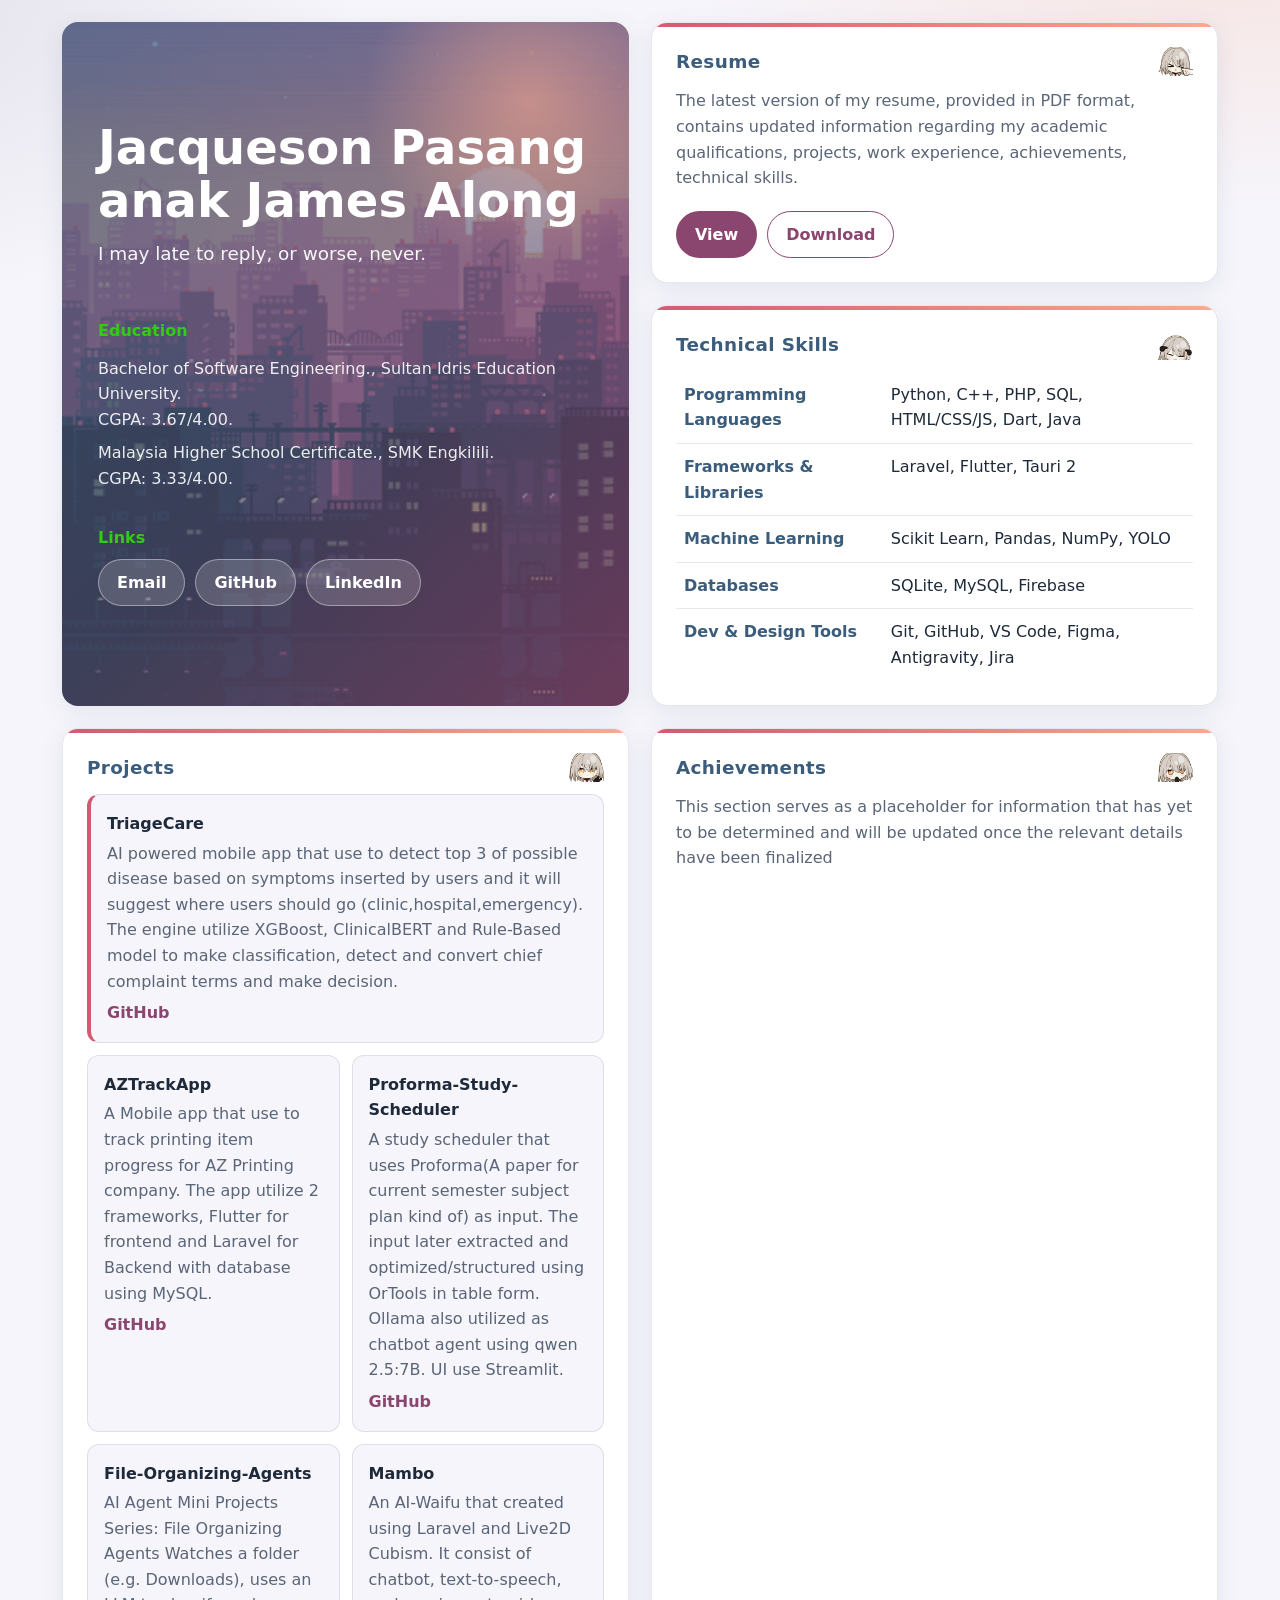
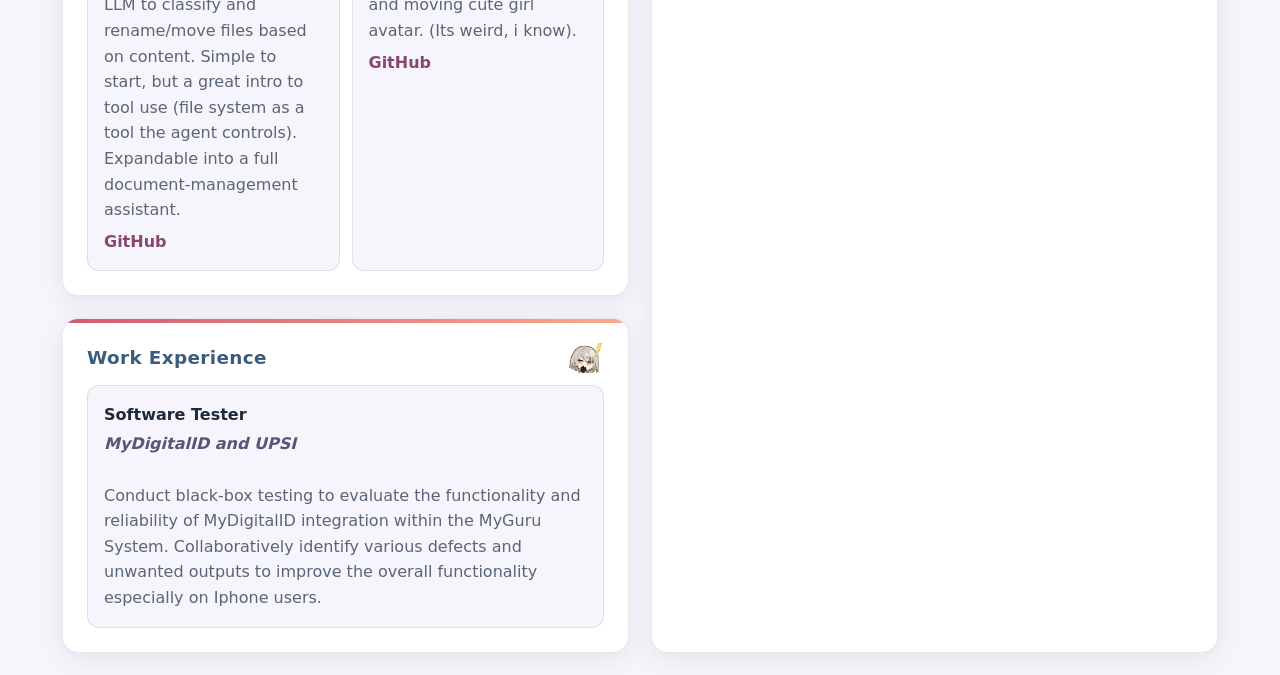
==== docs/index.html @ 71999f04 "feat: add bento grid portfolio template and static build script" ====
<!DOCTYPE html>
<html lang="en">

<head>
    <meta charset="" UTF-8>
    <meta name="description" content="Personal Portfolio">
    <meta name="robots" content="noindex, nofollow">
    <meta name="viewport" content="width=device-width, initial-scale=1">
    <title></title>
    <link rel="stylesheet" href="/static/css/style.css">
</head>

<body>
    <main class="bento">

        <section class="box hero">
            <h1>Jacqueson Pasang anak James Along</h1>
            <p class="tagline">I may late to reply, or worse, never.</p>
            <br>
            <b style="color: #32cd13;">Education</b>
            <div class="education">
                
                <p class="meta">
                    Bachelor of Software Engineering., Sultan Idris Education University.
                    <br>CGPA: 3.67/4.00.
                </p>
                
                <p class="meta">
                    Malaysia Higher School Certificate., SMK Engkilili.
                    <br>CGPA: 3.33/4.00.
                </p>
                
            <div>
            <br>
            <b style="color: #32cd13">Links</b>
                    <nav class="links">
                        <a class="btn" href="mailto:laisonjac@gmail.com">Email</a>
                        <a class="btn" href="https://github.com/Jacqueson1" target="_blank"
                            rel="noopener noreferrer">GitHub</a>
                        <a class="btn" href="https:www.linkedin.com/in/jacqueson-pasang-a3a2a3347" target="_blank"
                            rel="noopener noreferrer">LinkedIn</a>
                    </nav>
        </section>

        
        <section class="box resume">
            <h2>Resume</h2>
            <p class="muted">The latest version of my resume, provided in PDF format, contains updated information
                regarding my academic qualifications, projects, work experience, achievements, technical skills.</p>
            <div class="actions">
                <a class="btn" href="/static/resume.pdf" target="_blank"
                    rel="noopener noreferrer">View</a>
                <a class="btn btn-outline" href="/static/resume.pdf" download>Download</a>
            </div>
        </section>
        

        <section class="box projects">
            <h2>Projects</h2>
            <div class="card-grid">
                
                <article class="card">
                    <h3>TriageCare</h3>
                    <p>AI powered mobile app that use to detect top 3 of possible disease based on symptoms inserted by users and it will suggest where users should go (clinic,hospital,emergency). The engine utilize XGBoost, ClinicalBERT and Rule-Based model to make classification, detect and convert chief complaint terms and make decision.</p>
                    
                    <a class="link" href="TBD" target="_blank" rel="noopener noreferrer">GitHub</a>
                    
                </article>
                
                <article class="card">
                    <h3>AZTrackApp</h3>
                    <p>A Mobile app that use to track printing item progress for AZ Printing company. The app utilize 2 frameworks, Flutter for frontend and Laravel for Backend with database using MySQL.</p>
                    
                    <a class="link" href="TBD" target="_blank" rel="noopener noreferrer">GitHub</a>
                    
                </article>
                
                <article class="card">
                    <h3>Proforma-Study-Scheduler</h3>
                    <p>A study scheduler that uses Proforma(A paper for current semester subject plan kind of) as input. The input later extracted and optimized/structured using OrTools in table form. Ollama also utilized as chatbot agent using qwen 2.5:7B. UI use Streamlit.</p>
                    
                    <a class="link" href="https://github.com/Jacqueson1/Proforma-Study-Scheduler" target="_blank" rel="noopener noreferrer">GitHub</a>
                    
                </article>
                
                <article class="card">
                    <h3>File-Organizing-Agents</h3>
                    <p>AI Agent Mini Projects Series: File Organizing Agents Watches a folder (e.g. Downloads), uses an LLM to classify and rename/move files based on content. Simple to start, but a great intro to tool use (file system as a tool the agent controls). Expandable into a full document-management assistant.</p>
                    
                    <a class="link" href="https://github.com/Jacqueson1/File-Organizing-Agents" target="_blank" rel="noopener noreferrer">GitHub</a>
                    
                </article>
                
                <article class="card">
                    <h3>Mambo</h3>
                    <p>An AI-Waifu that created using Laravel and Live2D Cubism. It consist of chatbot, text-to-speech, and moving cute girl avatar. (Its weird, i know).</p>
                    
                    <a class="link" href="https://github.com/Jacqueson1/mambo" target="_blank" rel="noopener noreferrer">GitHub</a>
                    
                </article>
                
            </div>
        </section>

        <section class="box experience">
            <h2>Work Experience</h2>
            
            <article class="card">
                <h3>Software Tester</h3>
                <i class="place">MyDigitalID and UPSI</i>
                <br>
                <br>
                <p>Conduct black-box testing to evaluate the functionality and reliability of MyDigitalID integration within the MyGuru System. Collaboratively identify various defects and unwanted outputs to improve the overall functionality especially on Iphone users.</p>
            </article>
            
        </section>

        <section class="box achievements">
            <h2>Achievements</h2>
            
            <p class="muted">This section serves as a placeholder for information that has yet to be determined and will
                be updated once the relevant details have been finalized</p>
            
        </section>

        <section class="box skills">
            <h2>Technical Skills</h2>
            <table>
                
                <tr>
                    <td>Programming Languages</td><td>Python, C++, PHP, SQL, HTML/CSS/JS, Dart, Java</td>
                </tr>
                
                <tr>
                    <td>Frameworks &amp; Libraries</td><td>Laravel, Flutter, Tauri 2</td>
                </tr>
                
                <tr>
                    <td>Machine Learning</td><td>Scikit Learn, Pandas, NumPy, YOLO</td>
                </tr>
                
                <tr>
                    <td>Databases</td><td>SQLite, MySQL, Firebase</td>
                </tr>
                
                <tr>
                    <td>Dev &amp; Design Tools</td><td>Git, GitHub, VS Code, Figma, Antigravity, Jira</td>
                </tr>
                
            </table>
        </section>

    </main>
</body>

</html>
---- static/css/style.css ----
/*=====================================================
  THEME VARIABLES (shared colors, sizes, fonts)
=====================================================*/
:root {
  --bluey: #3B5C7B;
  --dusk: #595478;
  --plum: #8B4670;
  --kiss: #D25B73;
  --citrus: #FAAA8D;

  --bg: #F6F5FB;
  --surface: #FFFFFF;
  --text: #1E2A3A;
  --muted: #5A6577;
  --line: rgba(89, 84, 120, 0.14);

  --grad-hero: linear-gradient(135deg, var(--bluey), var(--dusk) 55%, var(--plum));
  --grad-accent: linear-gradient(90deg, var(--kiss), var(--citrus));

  --radius: 16px;
  --radius-sm: 12px;
  --gap: 16px;
  --pad: 24px;
  --shadow: 0 6px 24px rgba(59, 92, 123, 0.10);
  --shadow-hover: 0 12px 32px rgba(89, 84, 120, 0.18);
  --font: system-ui, -apple-system, "Segoe UI", Roboto, sans-serif;
}


/*=====================================================
  BASE (page background, default text)
=====================================================*/
*, *::before, *::after { box-sizing: border-box; }

body {
  margin: 0;
  font-family: var(--font);
  color: var(--text);
  line-height: 1.6;
  background:
    radial-gradient(900px 500px at 95% -10%, rgba(250, 170, 141, 0.25), transparent 60%),
    radial-gradient(800px 500px at -10% 0%, rgba(89, 84, 120, 0.12), transparent 60%),
    var(--bg);
  background-attachment: fixed;
}

p { margin: 0; }
.muted { color: var(--muted); }

a:focus-visible {
  outline: 3px solid var(--kiss);
  outline-offset: 2px;
}


/*=====================================================
  LAYOUT (box positions and sizes)
  To resize or move a box, edit the grid-template-areas
=====================================================*/
.bento {
  display: grid;
  gap: var(--gap);
  max-width: 1200px;
  margin: 0 auto;
  padding: var(--gap);
  grid-template-columns: 1fr;
  /* Phone order (one column) */
  grid-template-areas:
    "hero"
    "resume"
    "projects"
    "experience"
    "skills"
    "achievements";
}

@media (min-width: 900px) {
  :root { --gap: 22px; }

  /* Desktop: 4 columns. A name repeated = that box spans those cells */
  .bento {
    grid-template-columns: repeat(4, 1fr);
    grid-template-areas:
      "hero       hero       resume       resume"
      "hero       hero       skills       skills"
      "projects   projects   achievements achievements"
      "experience experience achievements achievements";
  }
}


/*=====================================================
  SHARED BOX STRUCTURE (don't need to touch this)
  The look of each box is set in its own section below
=====================================================*/
.box {
  position: relative;
  display: flex;
  flex-direction: column;
  min-width: 0;
  overflow: hidden;
  overflow-wrap: anywhere;
  transition: transform 0.2s ease, box-shadow 0.2s ease;
}

.box:hover { transform: translateY(-3px); }

/* Top accent line: each box sets its own height and background */
.box::before {
  content: "";
  position: absolute;
  inset: 0 0 auto 0;
}


/*=====================================================
  SHARED BUTTONS AND LINKS
  (box sections below can override these)
=====================================================*/
.btn {
  display: inline-block;
  padding: 10px 18px;
  border-radius: 999px;
  background: var(--plum);
  color: #fff;
  font-weight: 600;
  text-decoration: none;
  border: 1px solid transparent;
  transition: transform 0.15s ease, background 0.15s ease, color 0.15s ease;
}

.btn:hover {
  background: var(--grad-accent);
  color: var(--text);
  transform: translateY(-2px);
}

.btn-outline {
  background: transparent;
  color: var(--plum);
  border-color: var(--plum);
}

.link {
  color: var(--plum);
  font-weight: 600;
  text-decoration: none;
}

.link:hover { text-decoration: underline; }

.links, .actions {
  display: flex;
  flex-wrap: wrap;
  gap: 10px;
  margin-top: 8px;
}


/*-----------------------------------------------------
  hero
-----------------------------------------------------*/
.hero {
  grid-area: hero;

  /* size and spacing */
  padding: calc(var(--pad) * 1.5);
  gap: 12px;
  justify-content: center;
  min-height: 0;

  /* look */
  color: #fff;
  background: linear-gradient(
    135deg,
    rgba(59, 92, 123, 0.75),
    rgba(89, 84, 120, 0.65) 55%,
    rgba(139, 70, 112, 0.75)),
  url("../img/hero.gif") center / cover no-repeat;
  border: none;
  border-radius: var(--radius);
  box-shadow: var(--shadow);
}

.hero:hover { box-shadow: var(--shadow-hover); }

/* top accent line (off for hero: height 0) */
.hero::before {
  height: 0;
  background: var(--grad-accent);
}

/* peach glow in the corner */
.hero::after {
  content: "";
  position: absolute;
  top: -100px;
  right: -80px;
  width: 360px;
  height: 360px;
  background: radial-gradient(circle, rgba(250, 170, 141, 0.55), transparent 65%);
  pointer-events: none;
  z-index: 0;
}

/* keeps text above the glow, don't remove */
.hero > * { position: relative; z-index: 1; }

.hero h1 {
  margin: 0;
  font-size: clamp(2rem, 5vw, 3rem);
  line-height: 1.1;
}

.hero .tagline {
  font-size: 1.15rem;
  opacity: 0.95;
}

.hero .meta { opacity: 0.9; }

.hero .education {
  display: grid;
  gap: 8px;
}

/* hero buttons (Email, GitHub, LinkedIn) */
.hero .btn {
  background: rgba(255, 255, 255, 0.16);
  border-color: rgba(255, 255, 255, 0.4);
}

.hero .btn:hover {
  background: #fff;
  color: var(--plum);
}


/*-----------------------------------------------------
  resume
-----------------------------------------------------*/
.resume {
  grid-area: resume;

  /* size and spacing */
  padding: var(--pad);
  gap: 12px;
  min-height: 0;

  /* look */
  color: var(--text);
  background: var(--surface);
  border: 1px solid var(--line);
  border-radius: var(--radius);
  box-shadow: var(--shadow);
}

.resume:hover { box-shadow: var(--shadow-hover); }

/* top accent line */
.resume::before {
  height: 4px;
  background: var(--grad-accent);
}

.resume h2 {
  margin: 0;
  font-size: 1.15rem;
  letter-spacing: 0.02em;
  color: var(--bluey);
  background: url("../img/anime1.gif") no-repeat;
  background-size: 35px;
  background-position: right;
}

.resume p {
  color: var(--muted);
}

/* View button = .btn, Download button = .btn-outline */
.resume .btn {
  padding: 10px 18px;
}

.resume .btn-outline {
  background: transparent;
  color: var(--plum);
  border-color: var(--plum);
}

.resume .btn:hover {
  background: var(--grad-accent);
  color: var(--text);
}


/*-----------------------------------------------------
  projects
-----------------------------------------------------*/
.projects {
  grid-area: projects;

  /* size and spacing */
  padding: var(--pad);
  gap: 12px;
  min-height: 0;

  /* look */
  color: var(--text);
  background: var(--surface);
  border: 1px solid var(--line);
  border-radius: var(--radius);
  box-shadow: var(--shadow);
}

.projects:hover { box-shadow: var(--shadow-hover); }

/* top accent line */
.projects::before {
  height: 4px;
  background: var(--grad-accent);
}

.projects h2 {
  margin: 0;
  font-size: 1.15rem;
  letter-spacing: 0.02em;
  color: var(--bluey);
  background: url("../img/anime2.gif") no-repeat;
  background-size: 35px;
  background-position: right;
}

/* grid that holds the project cards */
.projects .card-grid {
  display: grid;
  gap: 12px;
  grid-template-columns: 1fr;
}

@media (min-width: 600px) {
  .projects .card-grid { grid-template-columns: 1fr 1fr; }
  /* first project is featured (full width) */
  .projects .card:first-child { grid-column: 1 / -1; }
}

/* each project card */
.projects .card {
  padding: 16px;
  background: var(--bg);
  border: 1px solid var(--line);
  border-radius: var(--radius-sm);
}

/* featured (first) card gets a colored left edge */
.projects .card:first-child { border-left: 4px solid var(--kiss); }

.projects .card h3 {
  margin: 0 0 4px;
  font-size: 1rem;
}

.projects .card p {
  color: var(--muted);
}

.projects .card .link {
  display: inline-block;
  margin-top: 6px;
}


/*-----------------------------------------------------
  experience
-----------------------------------------------------*/
.experience {
  grid-area: experience;

  /* size and spacing */
  padding: var(--pad);
  gap: 12px;
  min-height: 0;

  /* look */
  color: var(--text);
  background: var(--surface);
  border: 1px solid var(--line);
  border-radius: var(--radius);
  box-shadow: var(--shadow);
}

.experience:hover { box-shadow: var(--shadow-hover); }

/* top accent line */
.experience::before {
  height: 4px;
  background: var(--grad-accent);
}

.experience h2 {
  margin: 0;
  font-size: 1.15rem;
  letter-spacing: 0.02em;
  color: var(--bluey);
  background: url("../img/anime3.gif") no-repeat;
  background-size: 35px;
  background-position: right;
}

/* each job card */
.experience .card {
  padding: 16px;
  background: var(--bg);
  border: 1px solid var(--line);
  border-radius: var(--radius-sm);
}

.experience .card h3 {
  margin: 0 0 4px;
  font-size: 1rem;
}

.experience .card p {
  color: var(--muted);
}

/* "for who/where" line */
.experience .card .place {
  color: var(--dusk);
  font-weight: 600;
}


/*-----------------------------------------------------
  achievements
-----------------------------------------------------*/
.achievements {
  grid-area: achievements;

  /* size and spacing */
  padding: var(--pad);
  gap: 12px;
  min-height: 0;

  /* look */
  color: var(--text);
  background: var(--surface);
  border: 1px solid var(--line);
  border-radius: var(--radius);
  box-shadow: var(--shadow);
}

.achievements:hover { box-shadow: var(--shadow-hover); }

/* top accent line */
.achievements::before {
  height: 4px;
  background: var(--grad-accent);
}

.achievements h2 {
  margin: 0;
  font-size: 1.15rem;
  letter-spacing: 0.02em;
  color: var(--bluey);
  background: url("../img/anime4.gif") no-repeat;
  background-size: 35px;
  background-position: right;
}

/* each achievement card */
.achievements .card {
  padding: 16px;
  background: var(--bg);
  border: 1px solid var(--line);
  border-radius: var(--radius-sm);
}

.achievements .card h3 {
  margin: 0 0 4px;
  font-size: 1rem;
}

.achievements .card p {
  color: var(--muted);
}

/* place / rank line */
.achievements .card .place {
  color: var(--dusk);
  font-weight: 600;
}

/* "View certificate" link */
.achievements .card .link {
  display: inline-block;
  margin-top: 6px;
}


/*-----------------------------------------------------
  skills
-----------------------------------------------------*/
.skills {
  grid-area: skills;

  /* size and spacing */
  padding: var(--pad);
  gap: 12px;
  min-height: 0;

  /* look */
  color: var(--text);
  background: var(--surface);
  border: 1px solid var(--line);
  border-radius: var(--radius);
  box-shadow: var(--shadow);
}

.skills:hover { box-shadow: var(--shadow-hover); }

/* top accent line */
.skills::before {
  height: 4px;
  background: var(--grad-accent);
}

.skills h2 {
  margin: 0;
  font-size: 1.15rem;
  letter-spacing: 0.02em;
  color: var(--bluey);
  background: url("../img/anime5.gif") no-repeat;
  background-size: 35px;
  background-position: right;
}

.skills table {
  width: 100%;
  border-collapse: collapse;
}

/* every cell */
.skills td {
  padding: 10px 8px;
  border-bottom: 1px solid var(--line);
  vertical-align: top;
}

/* no line under the last row */
.skills tr:last-child td { border-bottom: none; }

/* left column (skill category) */
.skills td:first-child {
  width: 40%;
  font-weight: 600;
  color: var(--bluey);
}


/*=====================================================
  REDUCED MOTION (accessibility, leave as is)
=====================================================*/
@media (prefers-reduced-motion: reduce) {
  * { transition: none !important; }
  .box:hover, .btn:hover { transform: none; }
}
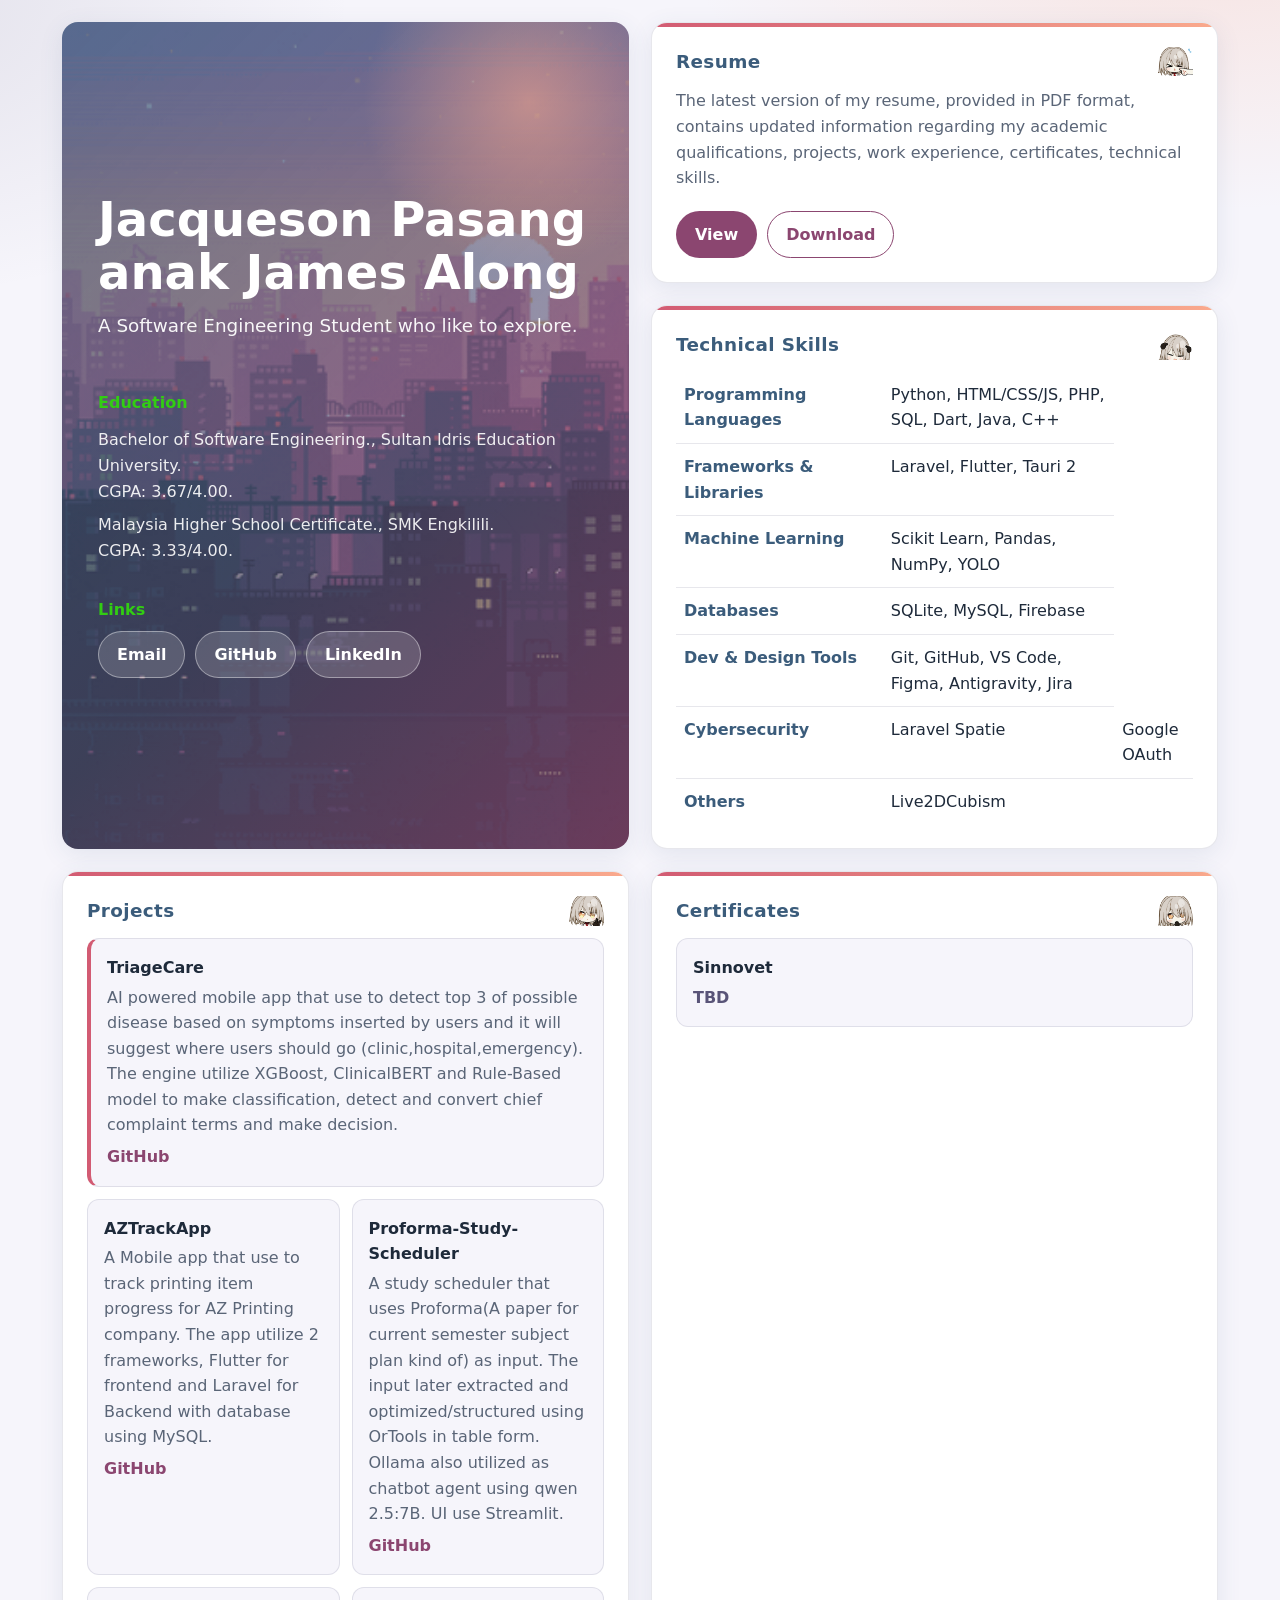
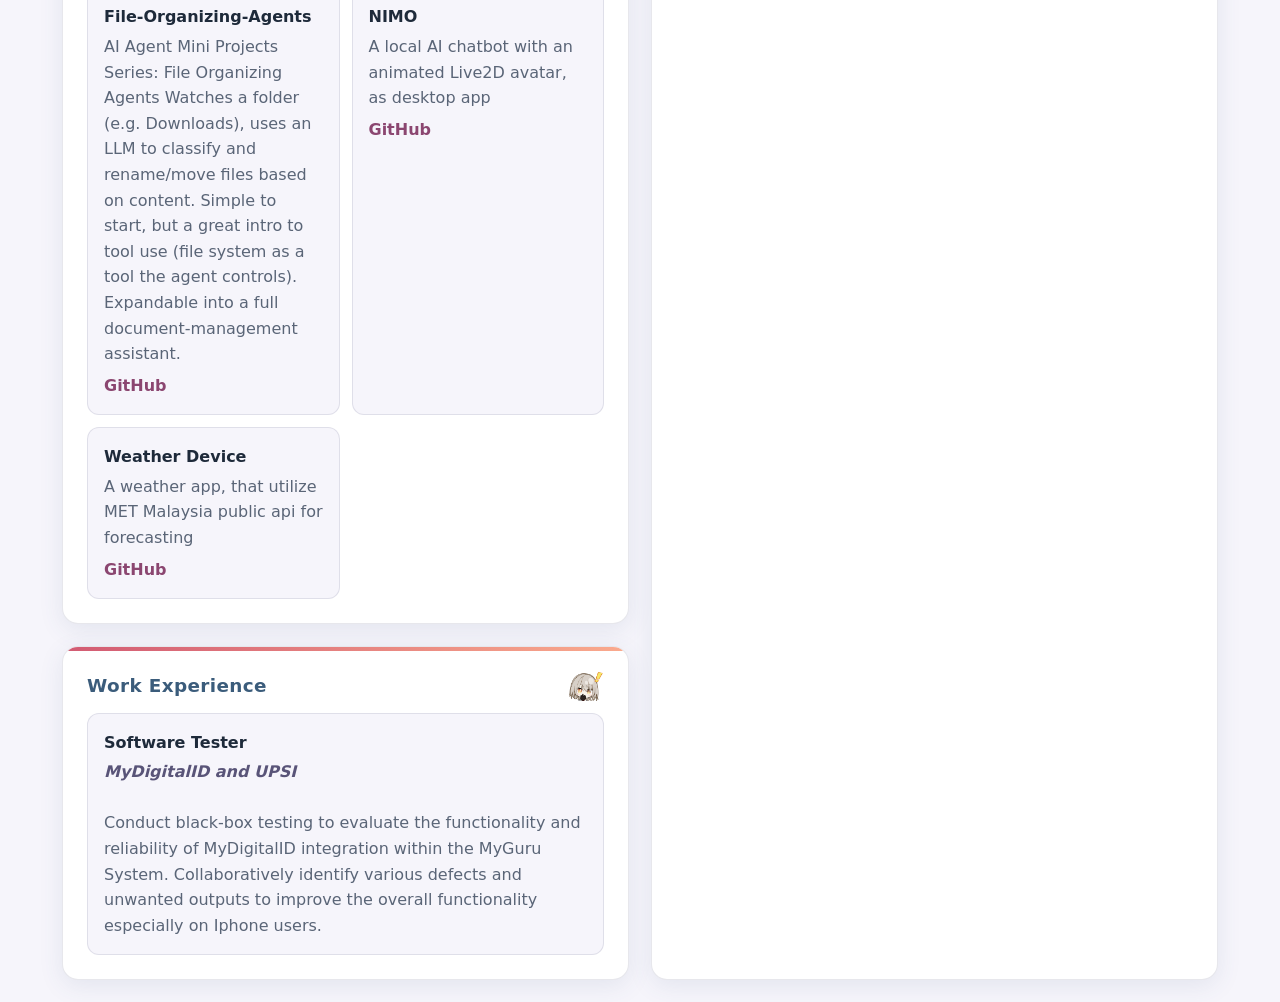
==== commit 50a1deec: "Edited index and yaml" ====
--- a/docs/index.html
+++ b/docs/index.html
@@ -15,7 +15,7 @@
 
         <section class="box hero">
             <h1>Jacqueson Pasang anak James Along</h1>
-            <p class="tagline">I may late to reply, or worse, never.</p>
+            <p class="tagline">A Software Engineering Student who like to explore.</p>
             <br>
             <b style="color: #32cd13;">Education</b>
             <div class="education">
@@ -46,7 +46,7 @@
         <section class="box resume">
             <h2>Resume</h2>
             <p class="muted">The latest version of my resume, provided in PDF format, contains updated information
-                regarding my academic qualifications, projects, work experience, achievements, technical skills.</p>
+                regarding my academic qualifications, projects, work experience, certificates, technical skills.</p>
             <div class="actions">
                 <a class="btn" href="/static/resume.pdf" target="_blank"
                     rel="noopener noreferrer">View</a>
@@ -71,7 +71,7 @@
                     <h3>AZTrackApp</h3>
                     <p>A Mobile app that use to track printing item progress for AZ Printing company. The app utilize 2 frameworks, Flutter for frontend and Laravel for Backend with database using MySQL.</p>
                     
-                    <a class="link" href="TBD" target="_blank" rel="noopener noreferrer">GitHub</a>
+                    <a class="link" href="https://github.com/YuQiez/AZTracking.git" target="_blank" rel="noopener noreferrer">GitHub</a>
                     
                 </article>
                 
@@ -92,10 +92,18 @@
                 </article>
                 
                 <article class="card">
-                    <h3>Mambo</h3>
-                    <p>An AI-Waifu that created using Laravel and Live2D Cubism. It consist of chatbot, text-to-speech, and moving cute girl avatar. (Its weird, i know).</p>
+                    <h3>NIMO</h3>
+                    <p>A local AI chatbot with an animated Live2D avatar, as desktop app</p>
                     
-                    <a class="link" href="https://github.com/Jacqueson1/mambo" target="_blank" rel="noopener noreferrer">GitHub</a>
+                    <a class="link" href="https://github.com/Jacqueson1/NIMO.git" target="_blank" rel="noopener noreferrer">GitHub</a>
+                    
+                </article>
+                
+                <article class="card">
+                    <h3>Weather Device</h3>
+                    <p>A weather app, that utilize MET Malaysia public api for forecasting</p>
+                    
+                    <a class="link" href="https://github.com/Jacqueson1/MobileWeatherDevice.git" target="_blank" rel="noopener noreferrer">GitHub</a>
                     
                 </article>
                 
@@ -116,10 +124,13 @@
         </section>
 
         <section class="box achievements">
-            <h2>Achievements</h2>
+            <h2>Certificates</h2>
             
-            <p class="muted">This section serves as a placeholder for information that has yet to be determined and will
-                be updated once the relevant details have been finalized</p>
+            <article class="card">
+                <h3>Sinnovet</h3>
+                <p class="place">TBD</p>
+                
+            </article>
             
         </section>
 
@@ -128,7 +139,7 @@
             <table>
                 
                 <tr>
-                    <td>Programming Languages</td><td>Python, C++, PHP, SQL, HTML/CSS/JS, Dart, Java</td>
+                    <td>Programming Languages</td><td>Python, HTML/CSS/JS, PHP, SQL, Dart, Java, C++</td>
                 </tr>
                 
                 <tr>
@@ -147,6 +158,14 @@
                     <td>Dev &amp; Design Tools</td><td>Git, GitHub, VS Code, Figma, Antigravity, Jira</td>
                 </tr>
                 
+                <tr>
+                    <td>Cybersecurity</td><td>Laravel Spatie</td><td>GoogleOAuth</td>
+                </tr>
+                
+                <tr>
+                    <td>Others</td><td>Live2DCubism</td>
+                </tr>
+                
             </table>
         </section>
 
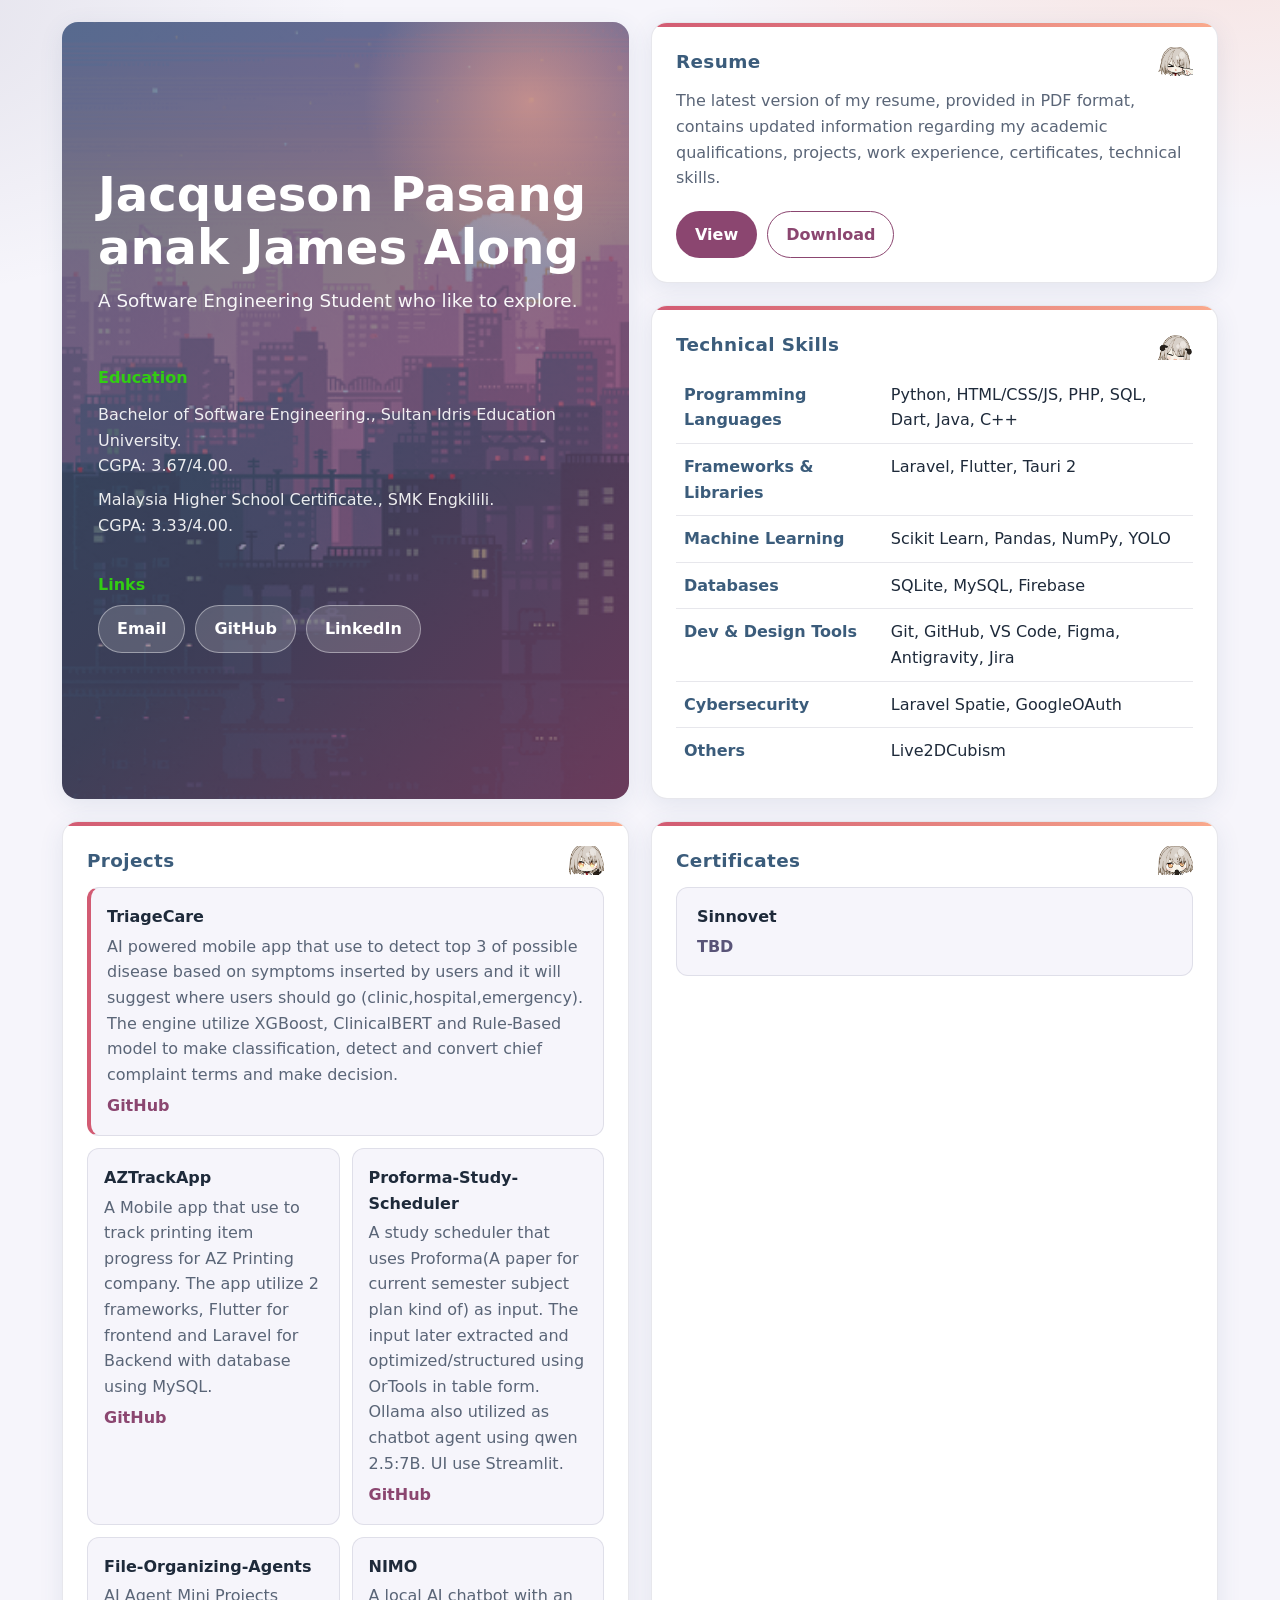
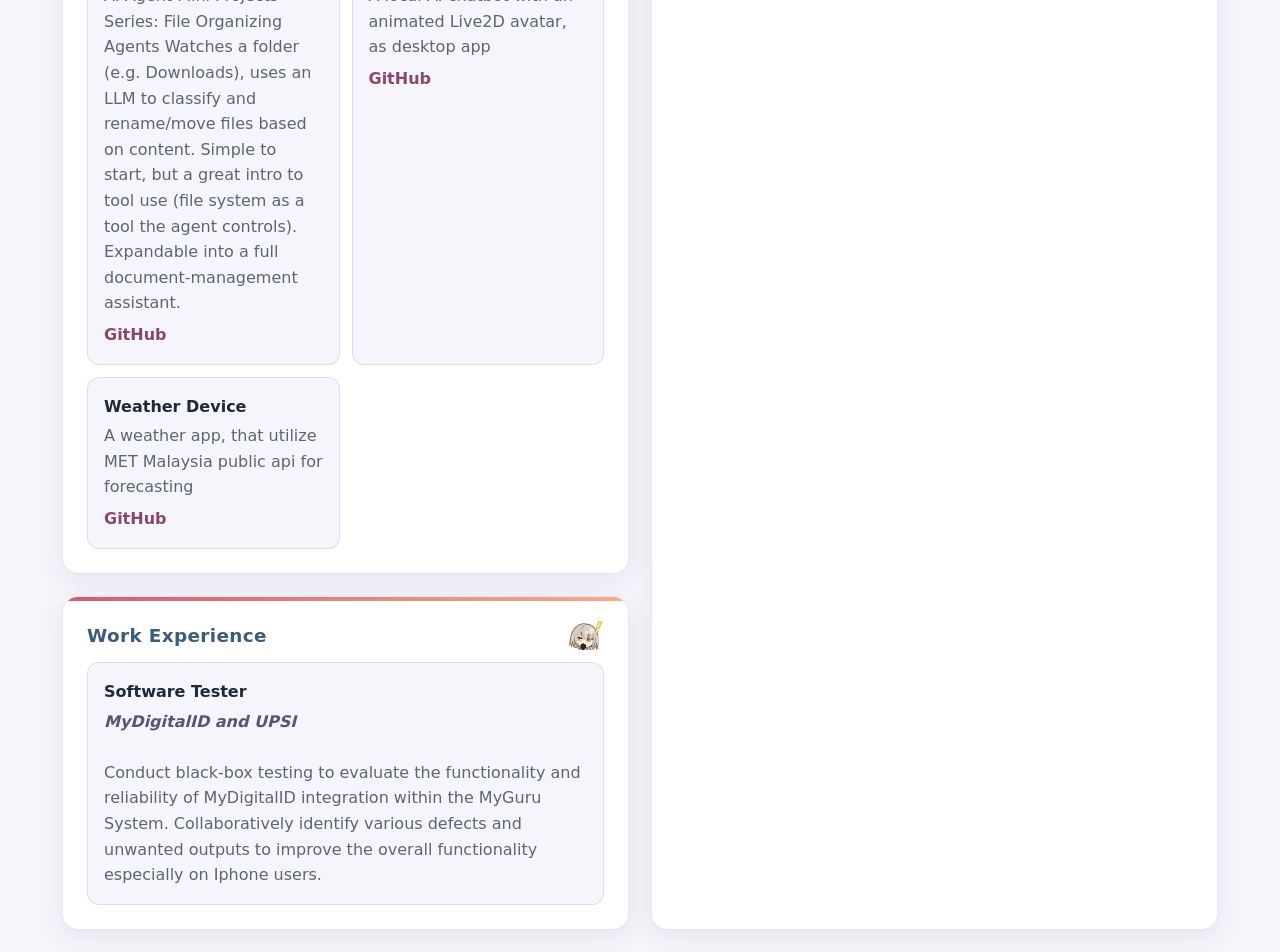
==== commit 6a4f2733: "Change Achievement to Certificate, added func to certificate upload, edited the css of it" ====
--- a/docs/index.html
+++ b/docs/index.html
@@ -127,8 +127,11 @@
             <h2>Certificates</h2>
             
             <article class="card">
-                <h3>Sinnovet</h3>
-                <p class="place">TBD</p>
+                <div class="card-info">
+                    <h3>Sinnovet</h3>
+                    <p class="place">TBD</p>
+                </div>
+                
                 
             </article>
             
@@ -159,7 +162,7 @@
                 </tr>
                 
                 <tr>
-                    <td>Cybersecurity</td><td>Laravel Spatie</td><td>GoogleOAuth</td>
+                    <td>Cybersecurity</td><td>Laravel Spatie, GoogleOAuth</td>
                 </tr>
                 
                 <tr>
--- a/static/css/style.css
+++ b/static/css/style.css
@@ -470,10 +470,24 @@
 
 /* each achievement card */
 .achievements .card {
-  padding: 16px;
+  padding: 16px 20px;
   background: var(--bg);
   border: 1px solid var(--line);
   border-radius: var(--radius-sm);
+  display: flex;
+  justify-content: space-between;
+  align-items: center;
+  gap: 16px;
+  transition: transform 0.2s ease, border-color 0.2s ease, box-shadow 0.2s ease;
+}
+
+.achievements .card:hover {
+  border-color: rgba(139, 70, 112, 0.3);
+}
+
+.achievements .card .card-info {
+  flex: 1;
+  min-width: 0;
 }
 
 .achievements .card h3 {
@@ -489,6 +503,39 @@
 .achievements .card .place {
   color: var(--dusk);
   font-weight: 600;
+}
+
+/* "View certificate" icon button at far right */
+.achievements .card .cert-link {
+  display: inline-flex;
+  align-items: center;
+  justify-content: center;
+  width: 38px;
+  height: 38px;
+  flex-shrink: 0;
+  border-radius: 50%;
+  background: var(--surface);
+  color: var(--plum);
+  border: 1px solid var(--line);
+  box-shadow: 0 2px 8px rgba(89, 84, 120, 0.08);
+  transition: transform 0.15s ease, background 0.15s ease, color 0.15s ease, box-shadow 0.15s ease, border-color 0.15s ease;
+  text-decoration: none;
+}
+
+.achievements .card .cert-link:hover {
+  background: var(--grad-accent);
+  color: #fff;
+  border-color: transparent;
+  transform: translateY(-2px) scale(1.06);
+  box-shadow: 0 4px 14px rgba(210, 91, 115, 0.25);
+}
+
+.achievements .card .cert-link svg {
+  width: 20px;
+  height: 20px;
+  stroke: currentColor;
+  stroke-width: 2;
+  fill: none;
 }
 
 /* "View certificate" link */
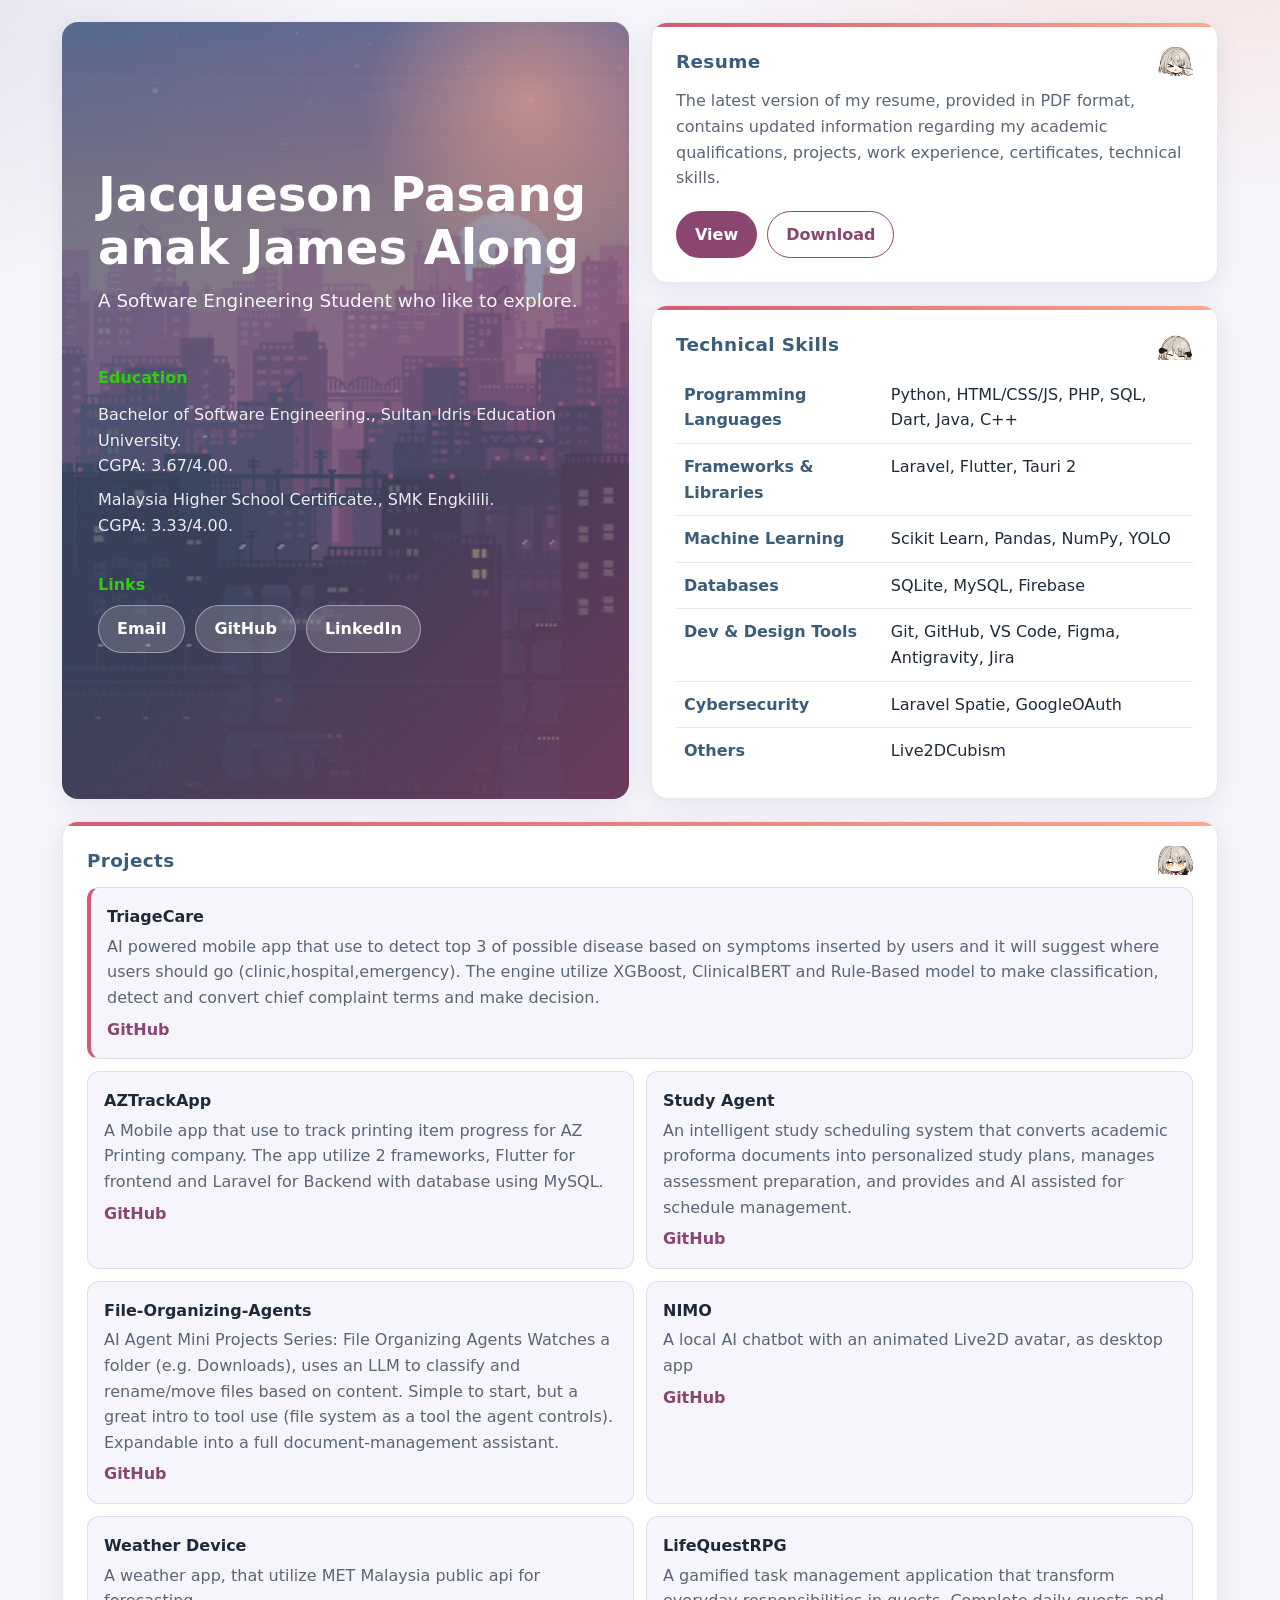
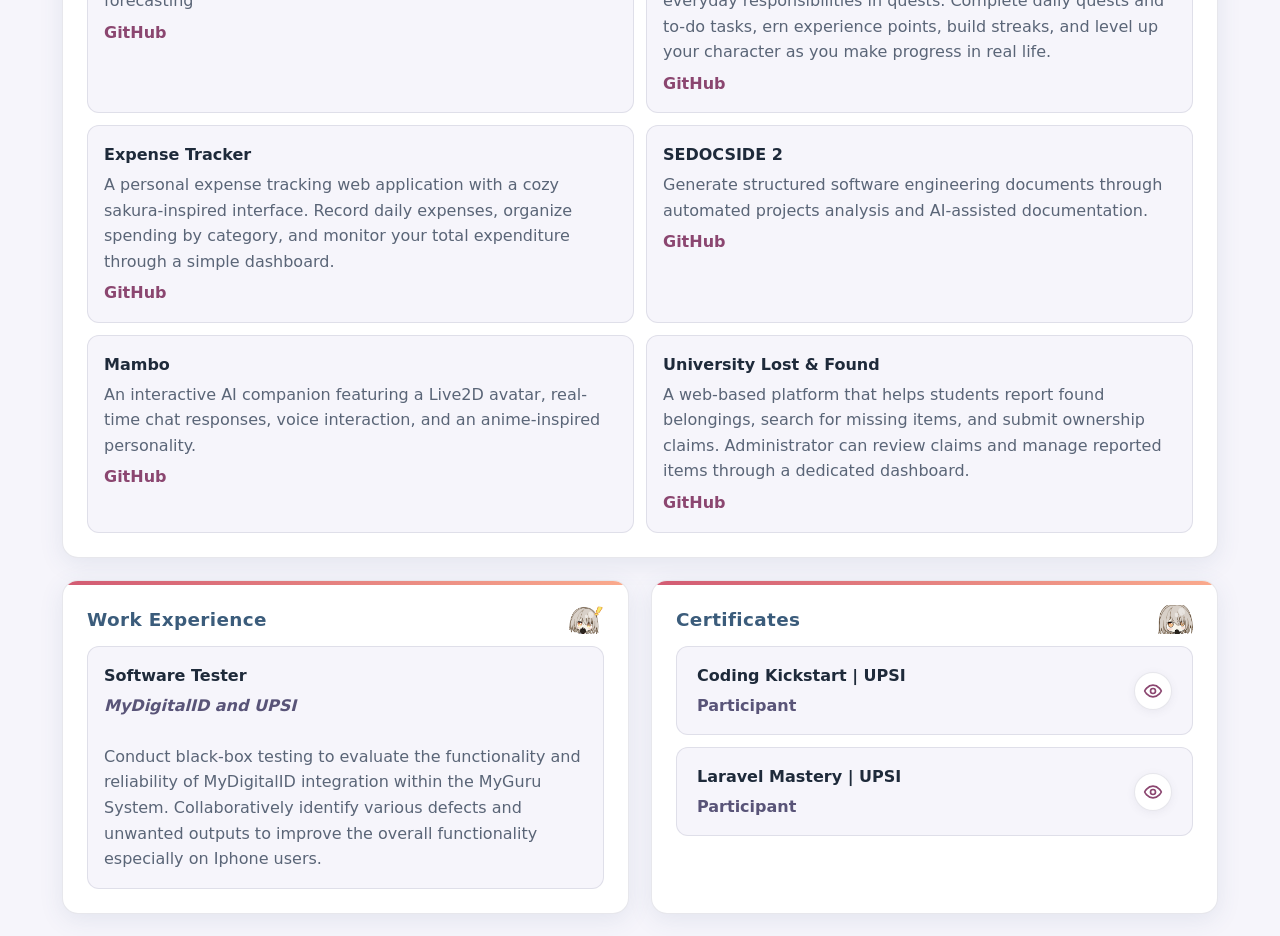
==== commit 6b2b2cda: "Re-adjust the layout" ====
--- a/docs/index.html
+++ b/docs/index.html
@@ -76,10 +76,10 @@
                 </article>
                 
                 <article class="card">
-                    <h3>Proforma-Study-Scheduler</h3>
-                    <p>A study scheduler that uses Proforma(A paper for current semester subject plan kind of) as input. The input later extracted and optimized/structured using OrTools in table form. Ollama also utilized as chatbot agent using qwen 2.5:7B. UI use Streamlit.</p>
-                    
-                    <a class="link" href="https://github.com/Jacqueson1/Proforma-Study-Scheduler" target="_blank" rel="noopener noreferrer">GitHub</a>
+                    <h3>Study Agent</h3>
+                    <p>An intelligent study scheduling system that converts academic proforma documents into personalized study plans, manages assessment preparation, and provides and AI assisted for schedule management.</p>
+                    
+                    <a class="link" href="https://github.com/Jacqueson1/study-agent.git" target="_blank" rel="noopener noreferrer">GitHub</a>
                     
                 </article>
                 
@@ -104,6 +104,46 @@
                     <p>A weather app, that utilize MET Malaysia public api for forecasting</p>
                     
                     <a class="link" href="https://github.com/Jacqueson1/MobileWeatherDevice.git" target="_blank" rel="noopener noreferrer">GitHub</a>
+                    
+                </article>
+                
+                <article class="card">
+                    <h3>LifeQuestRPG</h3>
+                    <p>A gamified task management application that transform everyday responsibilities in quests. Complete daily quests and to-do tasks, ern experience points, build streaks, and level up your character as you make progress in real life.</p>
+                    
+                    <a class="link" href="https://github.com/Jacqueson1/LifeQuestRPG.git" target="_blank" rel="noopener noreferrer">GitHub</a>
+                    
+                </article>
+                
+                <article class="card">
+                    <h3>Expense Tracker</h3>
+                    <p>A personal expense tracking web application with a cozy sakura-inspired interface. Record daily expenses, organize spending by category, and monitor your total expenditure through a simple dashboard.</p>
+                    
+                    <a class="link" href="https://github.com/Jacqueson1/expense-tracker.git" target="_blank" rel="noopener noreferrer">GitHub</a>
+                    
+                </article>
+                
+                <article class="card">
+                    <h3>SEDOCSIDE 2</h3>
+                    <p>Generate structured software engineering documents through automated projects analysis and AI-assisted documentation.</p>
+                    
+                    <a class="link" href="https://github.com/Jacqueson1/SEDOCSIDE_2.git" target="_blank" rel="noopener noreferrer">GitHub</a>
+                    
+                </article>
+                
+                <article class="card">
+                    <h3>Mambo</h3>
+                    <p>An interactive AI companion featuring a Live2D avatar, real-time chat responses, voice interaction, and an anime-inspired personality.</p>
+                    
+                    <a class="link" href="https://github.com/Jacqueson1/mambo.git" target="_blank" rel="noopener noreferrer">GitHub</a>
+                    
+                </article>
+                
+                <article class="card">
+                    <h3>University Lost &amp; Found</h3>
+                    <p>A web-based platform that helps students report found belongings, search for missing items, and submit ownership claims. Administrator can review claims and manage reported items through a dedicated dashboard.</p>
+                    
+                    <a class="link" href="https://github.com/Jacqueson1/university-lost-and-found.git" target="_blank" rel="noopener noreferrer">GitHub</a>
                     
                 </article>
                 
@@ -128,10 +168,35 @@
             
             <article class="card">
                 <div class="card-info">
-                    <h3>Sinnovet</h3>
-                    <p class="place">TBD</p>
+                    <h3>Coding Kickstart | UPSI</h3>
+                    <p class="place">Participant</p>
                 </div>
                 
+                
+                <a class="cert-link" href="/static/certificates/E-CERTIFICATE%20(PARTICIPANT).pdf" target="_blank"
+                    rel="noopener noreferrer" title="View Certificate" aria-label="View Certificate">
+                    <svg xmlns="http://www.w3.org/2000/svg" width="20" height="20" viewBox="0 0 24 24" fill="none" stroke="currentColor" stroke-width="2" stroke-linecap="round" stroke-linejoin="round">
+                        <path d="M2 12s3-7 10-7 10 7 10 7-3 7-10 7-10-7-10-7Z"/>
+                        <circle cx="12" cy="12" r="3"/>
+                    </svg>
+                </a>
+                
+            </article>
+            
+            <article class="card">
+                <div class="card-info">
+                    <h3>Laravel Mastery | UPSI</h3>
+                    <p class="place">Participant</p>
+                </div>
+                
+                
+                <a class="cert-link" href="/static/certificates/Laravel-Mastery-Cert.pdf" target="_blank"
+                    rel="noopener noreferrer" title="View Certificate" aria-label="View Certificate">
+                    <svg xmlns="http://www.w3.org/2000/svg" width="20" height="20" viewBox="0 0 24 24" fill="none" stroke="currentColor" stroke-width="2" stroke-linecap="round" stroke-linejoin="round">
+                        <path d="M2 12s3-7 10-7 10 7 10 7-3 7-10 7-10-7-10-7Z"/>
+                        <circle cx="12" cy="12" r="3"/>
+                    </svg>
+                </a>
                 
             </article>
             
--- a/static/css/style.css
+++ b/static/css/style.css
@@ -77,14 +77,18 @@
 @media (min-width: 900px) {
   :root { --gap: 22px; }
 
-  /* Desktop: 4 columns. A name repeated = that box spans those cells */
+  /* Desktop: 4 columns. Projects spans full width; Experience & Certificates share the bottom row */
   .bento {
     grid-template-columns: repeat(4, 1fr);
     grid-template-areas:
       "hero       hero       resume       resume"
       "hero       hero       skills       skills"
-      "projects   projects   achievements achievements"
+      "projects   projects   projects     projects"
       "experience experience achievements achievements";
+  }
+
+  .projects .card-grid {
+    grid-template-columns: repeat(auto-fit, minmax(320px, 1fr));
   }
 }
 
